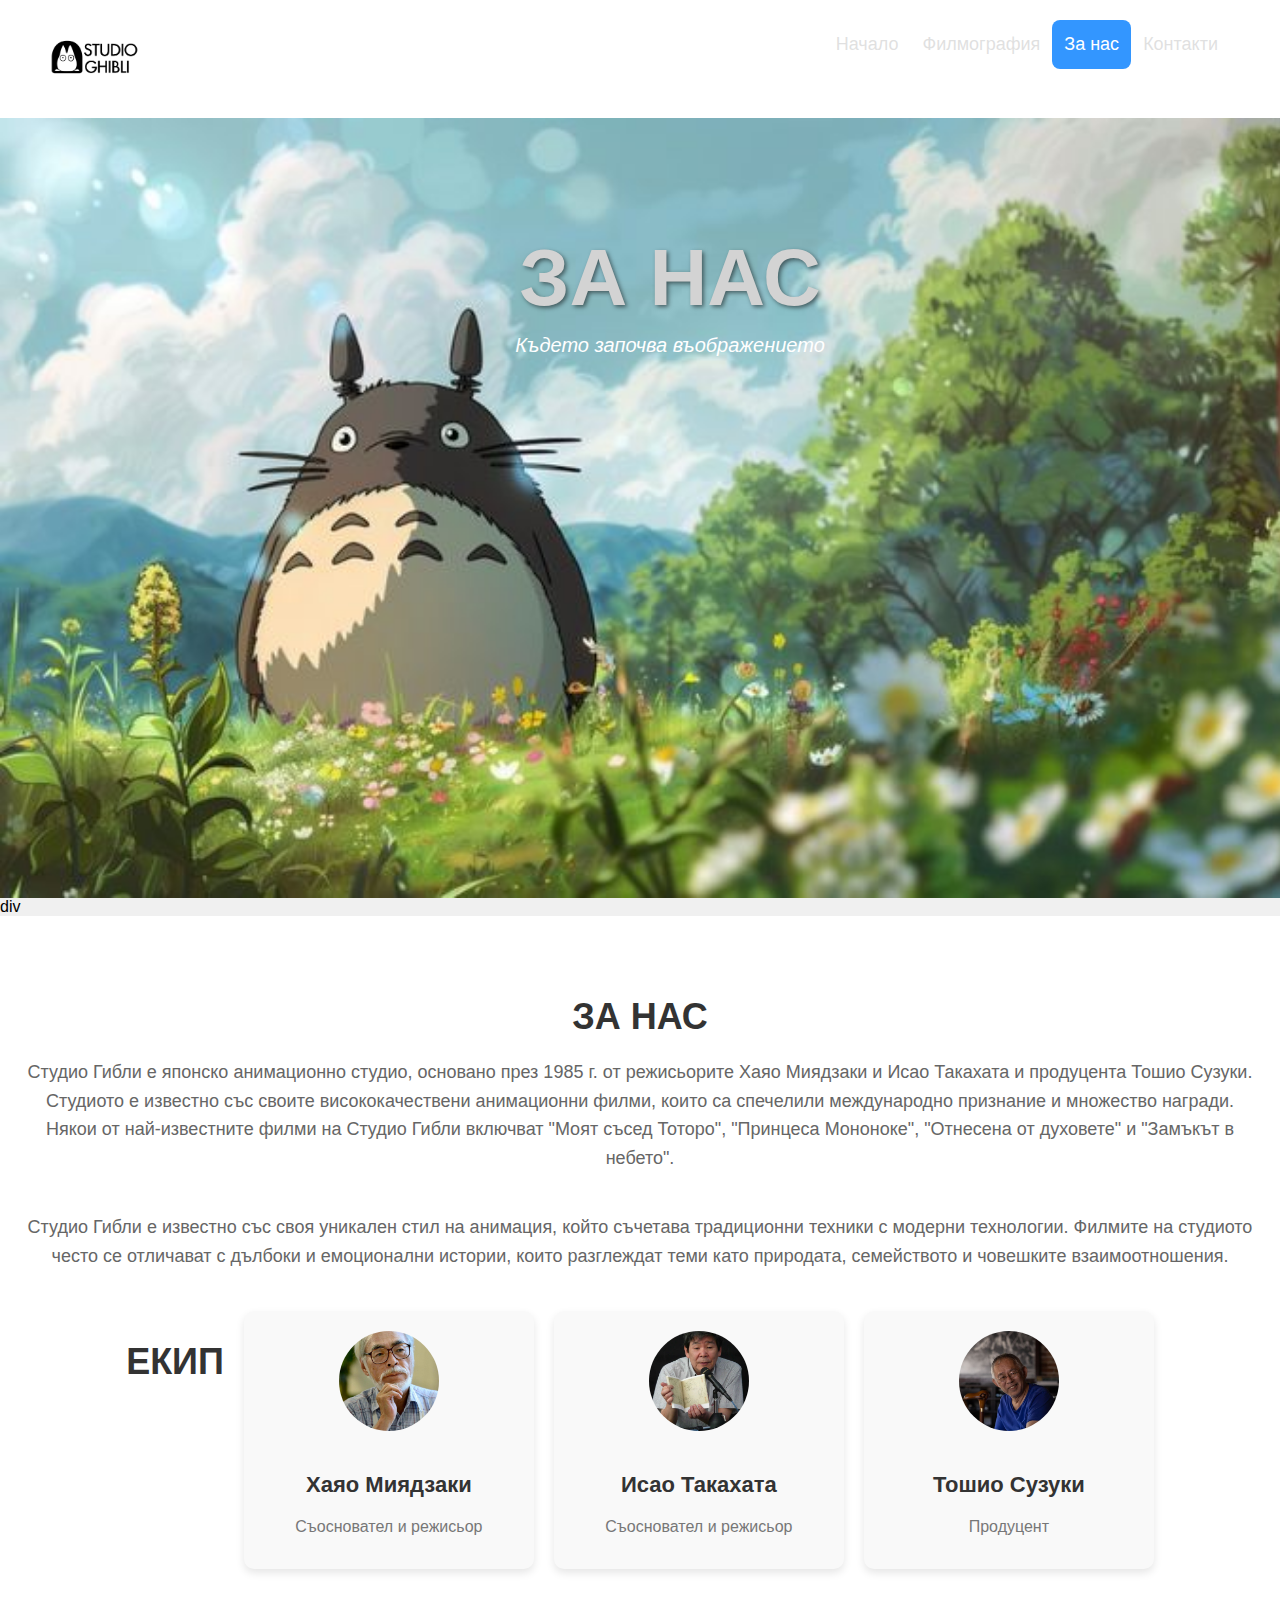
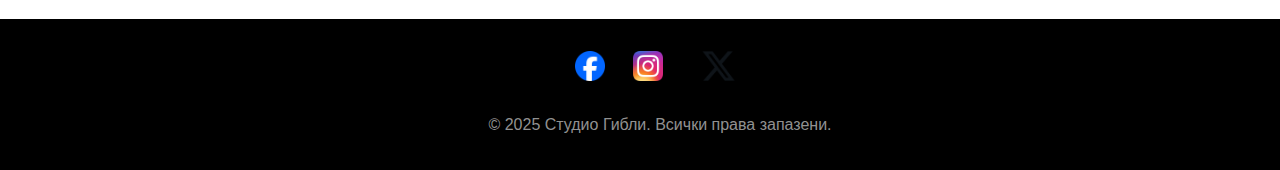
==== about.html @ 1a527725 "Add files via upload" ====
<!DOCTYPE html>
<html lang="en">
<head>
    <meta charset="UTF-8">
    <meta name="keywords" content="Studio Ghibli, Anime, Japanese animation, My Neighboor Totoro, Studio Ghibli Collection, Koganei,">
    <meta name="keywords" content="Студио Гибли, Филмография, Студио Гибли Филмография, Студио Гибли Анимации, Аниме, Моят съсед Тоторо, Коганеи">
    <meta name="author" content="Емине Юмер">
    <meta name="Description" content="Студио Гибли">
    <meta name="description" content="Открийте омагьосващия свят на Студио Гибли! Разгледайте пълната филмография, задкулисни детайли и магическото изкуство на най-обичаното анимационно студио в Япония. Научете повече за техните вечни шедьоври и вдъхновяващи истории.">
    <meta name="viewport" content="width=device-width, initial-scale=1.0">
    <link rel="stylesheet" href="about.css">
    <title>За Нас</title>
</head>
<header>
    <div class="header">
        <a href="#default" class="logo"><img src="Studio-Ghibli-Logo-1985.png" alt="" style="height: 50px;"></a>
        <div class="header-right">
          <a href="index.html">Начало</a>
          <a href="filmography.html">Филмография</a>
          <a class="active" href="about.html">За нас</a>
          <a href="contact.html">Контакти</a>
        </div>
      </div>
      <div class="ghibli-text" style="padding-left: 30px">
        <div class="ghibli-intro">
            <h1 class="h1"><b>За Нас</b></h1>
            <p class="p-1">Където започва въображението</p>
        </div>
      </div>
</header>
<body>
    div
<div class="about-us">
    <article>
        <h2>За Нас</h2>
        <p>Студио Гибли е японско анимационно студио, основано през 1985 г. от режисьорите Хаяо Миядзаки и Исао Такахата и продуцента Тошио Сузуки. Студиото е известно със своите висококачествени анимационни филми, които са спечелили международно признание и множество награди. Някои от най-известните филми на Студио Гибли включват "Моят съсед Тоторо", "Принцеса Мононоке", "Отнесена от духовете" и "Замъкът в небето".</p>
        <p>Студио Гибли е известно със своя уникален стил на анимация, който съчетава традиционни техники с модерни технологии. Филмите на студиото често се отличават с дълбоки и емоционални истории, които разглеждат теми като природата, семейството и човешките взаимоотношения.</p>
    </article>
    <div class="team">
        <h2>Екип</h2>
        <div class="team-member">
            <img src="miyazaki.jpg" alt="Hayao Miyazaki" style="height: 100px;">
            <h3>Хаяо Миядзаки</h3>
            <p>Съосновател и режисьор</p>
        </div>
        <div class="team-member">
            <img src="takahata.jpg" alt="Isao Takahata" style="height: 100px;">
            <h3>Исао Такахата</h3>
            <p>Съосновател и режисьор</p>
        </div>
        <div class="team-member">
            <img src="Suzuki.jpg" alt="Toshio Suzuki" style="height: 100px;">
            <h3>Тошио Сузуки</h3>
            <p>Продуцент</p>
        </div>
    </div>
</div>
<script>
    document.addEventListener('DOMContentLoaded', () => {
        const textElements = document.querySelectorAll('.ghibli-intro h1, .ghibli-intro p, .button-1, .card, .mission-card');
        textElements.forEach((el, index) => {
            el.style.opacity = 0;
            el.style.transition = `opacity 0.6s ease-in-out ${index * 0.2}s`;
            el.style.opacity = 1;
        });
    
        const scrollToTopButton = document.createElement('button');
        scrollToTopButton.textContent = '⬆️';
        scrollToTopButton.classList.add('scroll-to-top');
        document.body.appendChild(scrollToTopButton);
    
        scrollToTopButton.style.position = 'fixed';
        scrollToTopButton.style.bottom = '20px';
        scrollToTopButton.style.right = '20px';
        scrollToTopButton.style.padding = '10px';
        scrollToTopButton.style.borderRadius = '50%';
        scrollToTopButton.style.border = 'none';
        scrollToTopButton.style.backgroundColor = '#000';
        scrollToTopButton.style.color = '#fff';
        scrollToTopButton.style.cursor = 'pointer';
        scrollToTopButton.style.display = 'none';
    
        window.addEventListener('scroll', () => {
            if (window.scrollY > 300) {
                scrollToTopButton.style.display = 'block';
            } else {
                scrollToTopButton.style.display = 'none';
            }
        });
    
        scrollToTopButton.addEventListener('click', () => {
            window.scrollTo({
                top: 0,
                behavior: 'smooth'
            });
        });
    });
    document.querySelectorAll('a[href^="#"]').forEach(anchor => {
        anchor.addEventListener('click', function (e) {
            e.preventDefault();
            document.querySelector(this.getAttribute('href')).scrollIntoView({
                behavior: 'smooth'
            });
        });
    });
    
    const cards = document.querySelectorAll('.card');
    cards.forEach(card => {
        card.addEventListener('mouseover', () => {
            card.style.transform = 'scale(1.05)';
            card.style.transition = 'transform 0.3s';
        });
        card.addEventListener('mouseout', () => {
            card.style.transform = 'scale(1)';
        });
    });
    
    const faders = document.querySelectorAll('.card, .mission-card');
    const appearOptions = {
        threshold: 0,
        rootMargin: "0px 0px -100px 0px"
    };
    
    const appearOnScroll = new IntersectionObserver(function (entries, appearOnScroll) {
        entries.forEach(entry => {
            if (!entry.isIntersecting) {
                return;
            } else {
                entry.target.classList.add('appear');
                appearOnScroll.unobserve(entry.target);
            }
        });
    }, appearOptions);
    
    faders.forEach(fader => {
        appearOnScroll.observe(fader);
    });
    </script>
</body>
<footer>
    <div class="footer">
        <div class="footer-center">
            <a href="https://www.facebook.com/StudioGhibli" target="_blank"><img src="fb.png" alt="Facebook" style="height: 30px;"></a>
            <a href="https://www.instagram.com/studioghibliofficial" target="_blank"><img src="ig.png" alt="Instagram" style="height: 30px;"></a>
            <a href="https://twitter.com/JP_GHIBLI" target="_blank"><img src="X.png" alt="X" style="height: 30px;"></a>
        </div>
    </div>
    <div class="footer-bottom">
        <p>© 2025 Студио Гибли. Всички права запазени.</p>
    </div>
</footer>
</html>
---- about.css ----
body{
    background-color: #f0f0f0;
    font-family: Arial, sans-serif;
    margin: 0;
    padding: 0;
}
.header {
    overflow: hidden;
    background-color: white;
    padding: 20px 20px;
  }
  
  .header a {
    float: left;
    color: rgba(211, 211, 211, 0.7);
    text-align: center;
    padding: 12px;
    text-decoration: none;
    font-size: 18px; 
    line-height: 25px;
    border-radius: 4px;
  }
  
  .header a.logo {
    padding-left: 30px;
    font-size: 25px;
    font-weight: bold;
  }
  
  .header a:hover {
    background-color: #ddd;
    color: black;
  }
  
  .header a.active {
    border-radius: 8px;
    background-color: #3396FF;
    color: white;
  }
  
  .header-right {
    float: right;
    padding-right: 30px;
  }
  
  @media screen and (max-width: 500px) {
    .header a {
      float: none;
      display: block;
      text-align: left;
    }
    
    .header-right {
      float: none;
    }
  }
  .ghibli-text{
    text-align: center;
    font-size: 25px;
    padding-top: 20px;
    padding-bottom: 40px;
    background-image: url('totoro.jpg');
    background-size: cover;
    background-repeat: no-repeat;
    width: 100%;
    height: 80vh;
  }
.ghibli-text h1{
    text-align: center;
    font-size: 80px;
    color: lightgray;
    margin-bottom: 10px;
    text-shadow: 2px 2px 4px rgba(0, 0, 0, 0.5);
    font-weight: bold;
    text-transform: uppercase;
}
.ghibli-text p{
    font-size: 20px;
    color: white;
    margin-top: 5px; 
    font-style: italic;
}
.button-1{
    text-align: center;
    padding: 10px 20px;
    background-color: #3396FF;
    border-radius: 15px;
    border: none;
    cursor: pointer;
    font-size: 20px;
    margin-top: 10px; 
}
.ghibli-intro{
    text-align: center;
    padding-top: 40px;
}

footer {
    background-color: black;
    color: rgba(211, 211, 211, 0.7);
    text-align: center;
    padding: 20px 20px;
    width: 100%;
    z-index: 1000; 
}

footer a {
    color: rgba(211, 211, 211, 0.7);
    text-align: center;
    padding: 12px;
    text-decoration: none;
    font-size: 18px;
    line-height: 25px;
    border-radius: 4px;
    display: inline-block;
}

footer a:hover {
    background-color: #ddd;
    color: black;
}

footer a.active {
    border-radius: 8px;
    background-color: #3396FF;
    color: white;
}

@media screen and (max-width: 500px) {
    footer a {
        float: none;
        display: block;
        text-align: center;
    }
}
.about-us {
    background-color: white;
    padding: 50px 20px;
    text-align: center;
}

.about-us h2 {
    font-size: 36px;
    color: #333;
    margin-bottom: 20px;
    text-transform: uppercase;
}

.about-us p {
    font-size: 18px;
    color: #666;
    margin-bottom: 40px;
    line-height: 1.6;
}

.team {
    display: flex;
    flex-wrap: wrap;
    justify-content: center;
    gap: 20px;
}

.team-member {
    background-color: #f9f9f9;
    border-radius: 10px;
    padding: 20px;
    width: 250px;
    box-shadow: 0 4px 8px rgba(0, 0, 0, 0.1);
    text-align: center;
}

.team-member img {
    border-radius: 50%;
    width: 100px;
    height: 100px;
    object-fit: cover;
    margin-bottom: 15px;
}

.team-member h3 {
    font-size: 22px;
    color: #333;
    margin-bottom: 10px;
}

.team-member p {
    font-size: 16px;
    color: #777;
    margin-bottom: 10px;
}

@media screen and (max-width: 768px) {
    .team {
        flex-direction: column;
        align-items: center;
    }
}
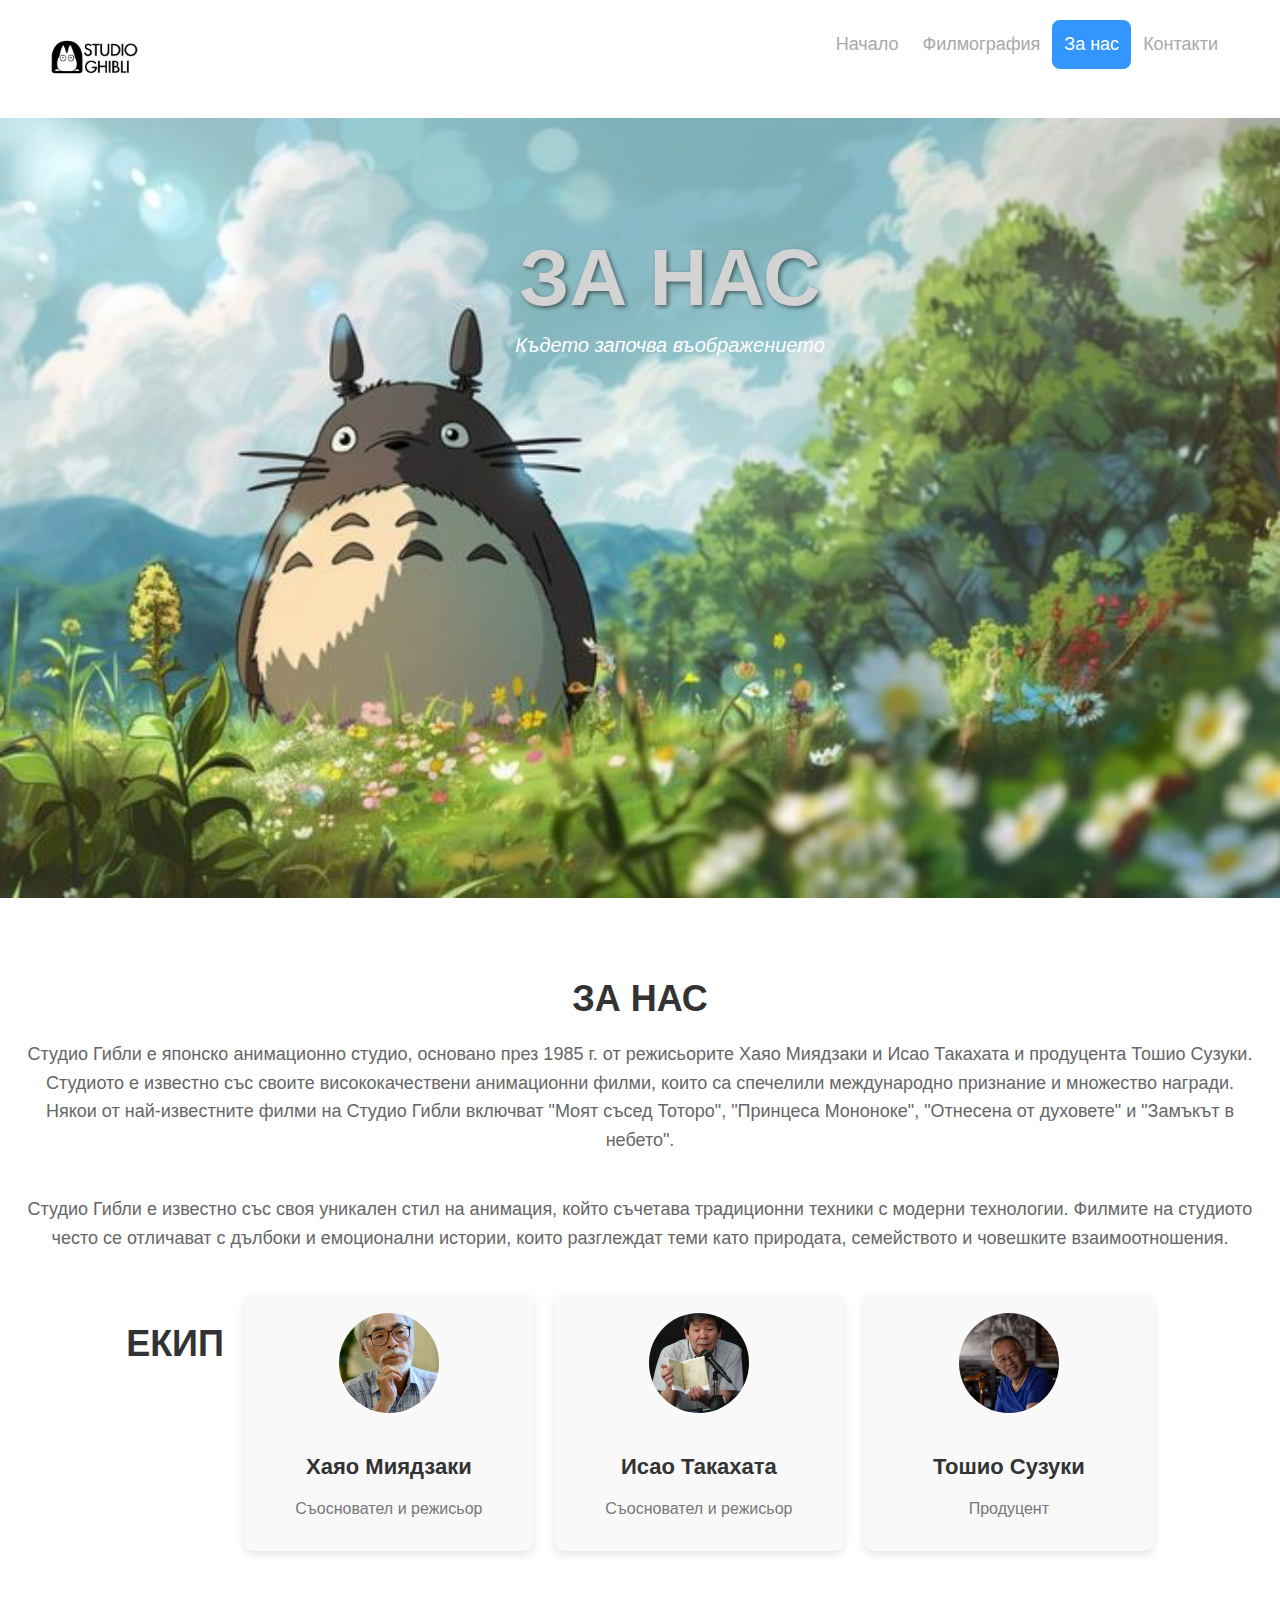
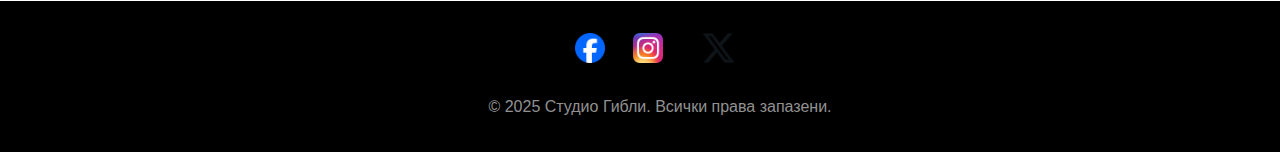
==== commit ead410ff: "Update about.html" ====
--- a/about.html
+++ b/about.html
@@ -29,7 +29,6 @@
       </div>
 </header>
 <body>
-    div
 <div class="about-us">
     <article>
         <h2>За Нас</h2>
@@ -149,4 +148,4 @@
         <p>© 2025 Студио Гибли. Всички права запазени.</p>
     </div>
 </footer>
-</html>+</html>
--- a/about.css
+++ b/about.css
@@ -12,7 +12,7 @@
   
   .header a {
     float: left;
-    color: rgba(211, 211, 211, 0.7);
+    color: darkgrey;
     text-align: center;
     padding: 12px;
     text-decoration: none;
@@ -105,7 +105,7 @@
 }
 
 footer a {
-    color: rgba(211, 211, 211, 0.7);
+    color: darkgrey;
     text-align: center;
     padding: 12px;
     text-decoration: none;
@@ -194,4 +194,4 @@
         flex-direction: column;
         align-items: center;
     }
-}+}
